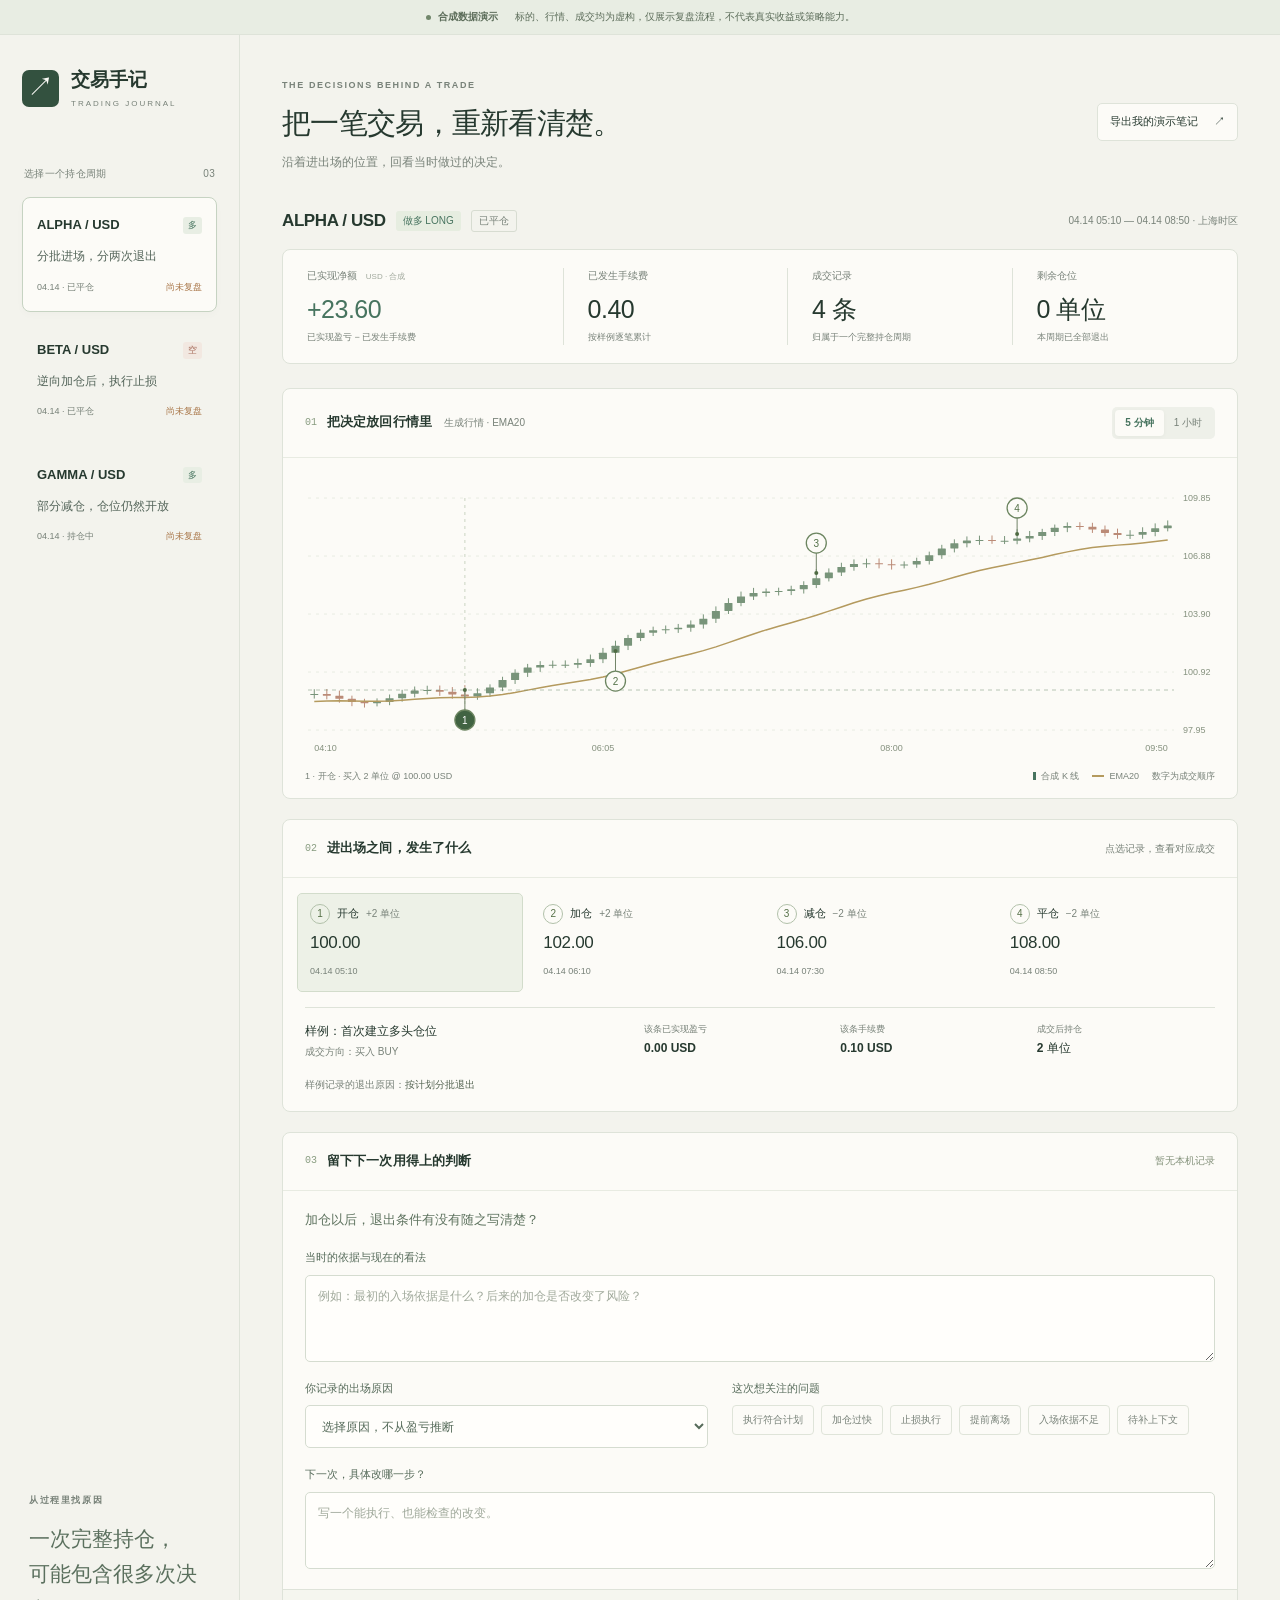
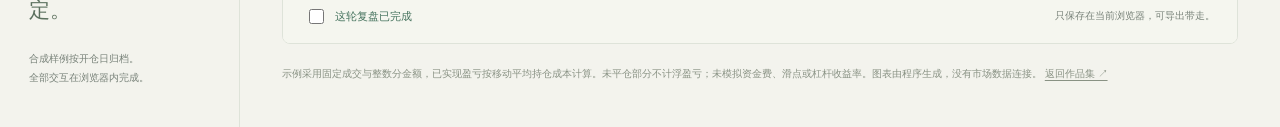
==== demos/trading/index.html @ 458f7d71 "feat: showcase Trading Journal with an independent synthetic demo" ====
<!doctype html>
<html lang="zh-CN">
<head>
  <meta charset="utf-8">
  <meta name="viewport" content="width=device-width,initial-scale=1">
  <meta name="color-scheme" content="light">
  <title>交易手记 · 合成数据演示</title>
  <link rel="icon" href="data:,">
  <link rel="stylesheet" href="style.css">
  <script src="demo-model.js" defer></script>
  <script src="demo.js" defer></script>
</head>
<body>
<a class="skip" href="#chart-title">跳到选中交易</a>
<div class="demo-notice"><span><i></i>合成数据演示</span><p>标的、行情、成交均为虚构，仅展示复盘流程，不代表真实收益或策略能力。</p></div>
<div class="layout">
  <aside class="rail" aria-label="持仓周期选择">
    <a class="brand" href="./"><span class="brand-icon" aria-hidden="true">↗</span><span>交易手记<small>TRADING JOURNAL</small></span></a>
    <div class="rail-heading"><span>选择一个持仓周期</span><span>03</span></div>
    <div id="cycles" class="cycle-list"></div>
    <div class="rail-foot"><span class="eyebrow">从过程里找原因</span><p>一次完整持仓，<br>可能包含很多次决定。</p><div>合成样例按开仓日归档。<br>全部交互在浏览器内完成。</div></div>
  </aside>
  <main>
    <header class="page-header"><div><span class="eyebrow">THE DECISIONS BEHIND A TRADE</span><h1><span>把一笔交易，</span><span>重新看清楚。</span></h1><p>沿着进出场的位置，回看当时做过的决定。</p></div><button id="export-notes" class="quiet-button">导出我的演示笔记 <span aria-hidden="true">↗</span></button></header>
    <div class="selection-heading"><div><span id="instrument" class="instrument"></span><span id="direction" class="direction"></span><span id="position-state" class="state-label"></span></div><span id="date-range"></span></div>
    <section class="metrics" aria-label="选中周期统计"><div class="metric"><span>已实现净额 <small>USD · 合成</small></span><strong id="metric-net"></strong><p>已实现盈亏 − 已发生手续费</p></div><div class="metric"><span>已发生手续费</span><strong id="metric-fee"></strong><p>按样例逐笔累计</p></div><div class="metric"><span>成交记录</span><strong id="metric-count"></strong><p id="metric-count-caption"></p></div><div class="metric"><span>剩余仓位</span><strong id="metric-position"></strong><p id="metric-position-caption"></p></div></section>
    <section class="chart-card" aria-label="行情与成交">
      <div class="panel-top"><div><span class="section-number">01</span><h2 id="chart-title">把决定放回行情里</h2><span class="chart-sub">生成行情 · EMA20</span></div><div class="intervals" aria-label="图表周期"><button data-interval="5m" aria-pressed="true">5 分钟</button><button data-interval="1h" aria-pressed="false">1 小时</button></div></div>
      <div id="chart" class="chart"></div>
      <div class="chart-bottom"><span id="chart-caption"></span><div class="legend"><span><i class="candle-key"></i>合成 K 线</span><span><i class="ema-key"></i>EMA20</span><span>数字为成交顺序</span></div></div>
    </section>
    <section class="decisions-card" aria-label="成交时间线"><div class="panel-top"><div><span class="section-number">02</span><h2>进出场之间，发生了什么</h2></div><span class="subtle">点选记录，查看对应成交</span></div><div id="fill-timeline" class="fill-timeline"></div><div id="fill-detail" class="fill-detail" aria-live="polite"></div><p class="reason-line">样例记录的退出原因：<span id="declared-reason"></span></p></section>
    <section class="notes-card" aria-labelledby="notes-title"><div class="panel-top"><div><span class="section-number">03</span><h2 id="notes-title">留下下一次用得上的判断</h2></div><span id="save-state" class="save-state" role="status" aria-live="polite"></span></div><p id="review-question" class="review-question"></p><div class="note-grid"><label class="wide">当时的依据与现在的看法<textarea id="reflection" maxlength="2000" rows="3" placeholder="例如：最初的入场依据是什么？后来的加仓是否改变了风险？"></textarea></label><label>你记录的出场原因<select id="exit-reason"><option value="">选择原因，不从盈亏推断</option></select></label><div><span class="field-label">这次想关注的问题</span><div id="issue-tags" class="issue-tags"></div></div><label class="wide">下一次，具体改哪一步？<textarea id="next-action" maxlength="2000" rows="2" placeholder="写一个能执行、也能检查的改变。"></textarea></label></div><div class="note-footer"><label class="complete-toggle"><input id="review-complete" type="checkbox"><span id="complete-label">这轮复盘已完成</span></label><span>只保存在当前浏览器，可导出带走。</span></div></section>
    <p class="method-note">示例采用固定成交与整数分金额，已实现盈亏按移动平均持仓成本计算。未平仓部分不计浮盈亏；未模拟资金费、滑点或杠杆收益率。图表由程序生成，没有市场数据连接。 <a href="https://ginbrooks.github.io/#trading" style="text-decoration:underline;text-underline-offset:3px;white-space:nowrap">返回作品集 ↗</a></p>
    <div id="export-status" role="status" aria-live="polite"></div>
  </main>
</div>
</body>
</html>
---- demos/trading/style.css ----
:root{--paper:#fcfbf7;--base:#f3f3ed;--ink:#26392f;--muted:#788279;--line:#dee3d9;--green:#47745f;--green-soft:#e8eee4;--loss:#a66b5a;--accent:#ba7043;--gold:#b49a5e}*{box-sizing:border-box}body{margin:0;color:var(--ink);background:var(--base);font:14px/1.6 -apple-system,BlinkMacSystemFont,"Segoe UI","PingFang SC","Microsoft YaHei",sans-serif}button,input,textarea,select{font:inherit;color:inherit}button{cursor:pointer;border:0;background:none}button,a,input,textarea,select{touch-action:manipulation}button:focus-visible,input:focus-visible,textarea:focus-visible,select:focus-visible,a:focus-visible{outline:3px solid #bc8658;outline-offset:3px}a{color:inherit;text-decoration:none}svg{display:block;width:100%;height:100%;overflow:visible}.demo-notice{min-height:35px;display:flex;justify-content:center;align-items:center;gap:17px;padding:6px 24px;background:#e8ede3;border-bottom:1px solid var(--line);font-size:10px;color:#5b6c59}.demo-notice>span{display:flex;align-items:center;gap:7px;white-space:nowrap;font-weight:650}.demo-notice i{width:5px;height:5px;border-radius:50%;background:#71876b}.demo-notice p{margin:0}.layout{display:grid;grid-template-columns:240px minmax(0,1fr);max-width:1800px;margin:auto}.rail{border-right:1px solid var(--line);padding:30px 22px 40px;min-height:calc(100vh - 35px);display:flex;flex-direction:column}.brand{display:flex;align-items:center;gap:12px;font-weight:650;font-size:19px;margin-bottom:55px}.brand-icon{background:#33513f;color:var(--paper);height:37px;width:37px;text-align:center;line-height:34px;border-radius:7px;font-size:27px;font-weight:400}.brand small{display:block;font-size:8px;letter-spacing:2px;color:var(--muted);font-weight:500;margin-top:3px}.rail-heading{display:flex;justify-content:space-between;font-size:10px;color:var(--muted);letter-spacing:.3px;padding:0 2px;margin-bottom:15px}.cycle-list{display:flex;flex-direction:column;gap:10px}.cycle-card{display:block;width:100%;text-align:left;border:1px solid transparent;border-radius:8px;padding:17px 14px;transition:background .15s}.cycle-card:hover{background:#ecefe6}.cycle-card.selected{background:var(--paper);border-color:#c6d3c2;box-shadow:0 3px 9px #20352205}.cycle-card .row{display:flex;align-items:center;justify-content:space-between;gap:6px}.cycle-card strong{font-size:13px;font-weight:650}.cycle-card .chip{font-size:9px;padding:1px 5px;border-radius:3px;background:var(--green-soft);color:var(--green)}.cycle-card .chip.short{color:var(--loss);background:#f2e8e1}.cycle-card h3{font-size:12px;line-height:1.8;font-weight:450;margin:10px 0;color:#54655a}.cycle-card .meta{font-size:9px;color:var(--muted);display:flex;justify-content:space-between;margin-top:12px}.cycle-card .review-dot{font-size:9px;color:#a87547}.cycle-card .review-dot.complete{color:var(--green)}.rail-foot{margin-top:auto;padding:50px 7px 0}.eyebrow{font-size:9px;letter-spacing:1.6px;color:var(--muted);font-weight:600}.rail-foot p{font-family:Georgia,"Songti SC",serif;font-size:21px;line-height:1.7;margin:12px 0 20px;color:#5b705e}.rail-foot>div{font-size:10px;line-height:1.9;color:var(--muted)}main{padding:37px 42px 24px;max-width:1300px;width:100%;margin:0 auto}.page-header{display:flex;align-items:center;justify-content:space-between;gap:20px;margin-bottom:35px}.page-header h1{font-family:Georgia,"Songti SC","STSong",serif;font-size:29px;line-height:1.4;letter-spacing:-.7px;font-weight:500;margin:9px 0}.page-header p{color:var(--muted);font-size:12px;margin:0}.quiet-button{display:flex;gap:16px;align-items:center;padding:9px 12px;border:1px solid var(--line);border-radius:5px;background:var(--paper);font-size:11px;white-space:nowrap}.quiet-button:hover{border-color:#a8b8a5}.selection-heading{display:flex;align-items:center;justify-content:space-between;gap:15px;margin-bottom:15px}.selection-heading>div{display:flex;align-items:center;gap:10px;flex-wrap:wrap}.instrument{font-size:17px;font-weight:650;letter-spacing:-.4px}.direction,.state-label{font-size:10px;border-radius:3px;padding:2px 7px}.direction{background:#e6ede0;color:var(--green)}.direction.short{background:#f2e6df;color:var(--loss)}.state-label{border:1px solid #d7dcd1;color:var(--muted)}.state-label.open{border-color:#cebba0;color:#94704c}#date-range{font-size:10px;color:var(--muted)}.metrics{display:grid;grid-template-columns:1.25fr 1fr 1fr 1fr;border:1px solid var(--line);background:var(--paper);border-radius:8px;margin-bottom:24px;padding:18px 0}.metric{padding:0 24px;border-right:1px solid var(--line)}.metric:last-child{border:0}.metric>span{display:block;font-size:10px;color:var(--muted)}.metric small{font-size:8px;margin-left:6px;color:#a0a89c}.metric strong{display:block;font-size:25px;line-height:1.2;font-weight:500;letter-spacing:-.5px;font-variant-numeric:tabular-nums;margin:10px 0 6px}.metric p{font-size:9px;color:var(--muted);margin:0}.positive{color:var(--green)}.negative{color:var(--loss)}.chart-card,.decisions-card,.notes-card{background:var(--paper);border:1px solid var(--line);border-radius:8px;overflow:hidden;margin-bottom:20px}.panel-top{display:flex;align-items:center;justify-content:space-between;gap:15px;padding:18px 22px;border-bottom:1px solid #e8ebe2}.panel-top>div{display:flex;align-items:center;gap:10px}.section-number{color:#899d81;font-size:10px;font-family:monospace}h2{font-size:13px;font-weight:600;margin:0;letter-spacing:.1px}.chart-sub{font-size:10px;color:var(--muted);margin-left:2px}.intervals{gap:0!important;padding:3px;background:#eef0e9;border-radius:5px}.intervals button{padding:5px 10px;font-size:10px;border-radius:4px;color:var(--muted)}.intervals button[aria-pressed=true]{background:var(--paper);box-shadow:0 1px 4px #1229130b;color:var(--green);font-weight:650}.chart{padding:12px 12px 0;height:302px}.chart text{font-family:-apple-system,BlinkMacSystemFont,"Segoe UI","PingFang SC",sans-serif}.chart-bottom{display:flex;justify-content:space-between;align-items:center;gap:10px;padding:9px 22px 15px;font-size:9px;color:var(--muted)}.legend{display:flex;gap:13px;align-items:center;flex-shrink:0}.legend>span{display:flex;align-items:center;gap:5px}.candle-key{height:8px;width:3px;background:var(--green)}.ema-key{height:2px;width:12px;background:var(--gold)}.subtle{font-size:10px;color:var(--muted)}.fill-timeline{display:grid;grid-template-columns:repeat(4,minmax(0,1fr));padding:15px 14px;gap:7px}.fill-button{text-align:left;border:1px solid transparent;padding:10px 12px;border-radius:5px}.fill-button:hover{background:#f2f4ed}.fill-button.selected{background:#edf1e7;border-color:#d2dccb}.fill-button .top{display:flex;align-items:center;gap:7px;font-size:11px}.fill-button .number{display:flex;align-items:center;justify-content:center;width:20px;height:20px;border-radius:50%;border:1px solid #b2c1aa;color:#557047;font-size:10px}.fill-button strong{font-weight:550}.fill-button .price{display:block;font-size:17px;font-variant-numeric:tabular-nums;margin:5px 0 2px;letter-spacing:-.3px}.fill-button .time{font-size:9px;color:var(--muted)}.fill-detail{display:grid;grid-template-columns:1.8fr repeat(3,1fr);gap:18px;margin:0 22px;padding:14px 0;border-top:1px solid var(--line);font-size:11px}.fill-detail p{font-size:10px;color:var(--muted);margin:3px 0}.fill-detail strong{font-size:12px;font-weight:550}.fill-detail>div>span{display:block;font-size:9px;color:var(--muted);margin-bottom:3px}.reason-line{margin:0 22px 18px;font-size:10px;color:var(--muted)}.reason-line span{color:#546452}.review-question{font-size:13px;margin:19px 22px;color:#5d725e}.note-grid{display:grid;grid-template-columns:1fr 1.2fr;gap:18px 24px;padding:0 22px 20px}.note-grid label,.field-label{display:block;font-size:11px;color:#566b5a}.note-grid .wide{grid-column:1/-1}textarea,select{display:block;margin-top:8px;border:1px solid #d5dcd0;border-radius:5px;background:#fffefb;width:100%;padding:10px 12px;font-size:12px;line-height:1.8}textarea{resize:vertical;min-height:77px}select{min-height:43px}textarea::placeholder{color:#a0a99b}.issue-tags{display:flex;flex-wrap:wrap;gap:7px;margin-top:8px}.issue-tags button{font-size:10px;border:1px solid #dfe4d9;border-radius:4px;padding:6px 10px;color:var(--muted)}.issue-tags button[aria-pressed=true]{color:var(--green);border-color:#b8cbb0;background:#edf2e6}.note-footer{display:flex;align-items:center;justify-content:space-between;gap:15px;padding:16px 22px;background:#f5f6ef;border-top:1px solid var(--line);font-size:10px;color:var(--muted)}.complete-toggle{display:flex;gap:8px;align-items:center;color:var(--green);font-size:11px;cursor:pointer}.complete-toggle input{accent-color:var(--green);width:15px;height:15px}.save-state{font-size:10px;color:#83917a}.save-state.error{color:#aa6655}.method-note{font-size:10px;line-height:1.9;color:#899284;margin:20px 0}.skip{position:absolute;top:-80px;background:var(--paper);padding:12px;z-index:5}.skip:focus{top:0}#export-status{font-size:11px;color:var(--green)}.fill-point{cursor:pointer}.fill-point:hover circle,.fill-point:focus circle{stroke-width:3px}.fill-point:focus{outline:none}.fill-point:focus text{font-weight:bold}
@media(min-width:1550px){.layout{grid-template-columns:270px minmax(0,1fr)}main{padding:45px 55px}.rail{padding:35px 30px}.chart{height:345px}}
@media(max-width:1150px){.layout{grid-template-columns:200px minmax(0,1fr)}.rail{padding:27px 15px}.brand{font-size:17px;gap:9px}main{padding:30px 26px}.page-header{gap:15px}.page-header h1{font-size:25px}.quiet-button{font-size:10px;padding:8px 10px;gap:8px}.metric{padding:0 16px}.metric small{display:none}.metric strong{font-size:23px}.chart-sub{display:none}.chart-bottom{flex-wrap:wrap}.fill-button{padding:8px}.fill-detail{grid-template-columns:1.5fr repeat(3,1fr);gap:12px}.note-grid{grid-template-columns:1fr}.note-grid .wide{grid-column:auto}}
@media(max-width:850px){.layout{display:block}.rail{min-height:0;border-right:0;border-bottom:1px solid var(--line);padding:22px 24px}.brand{margin-bottom:20px}.rail-heading{display:none}.rail-foot{display:none}.cycle-list{display:grid;grid-template-columns:repeat(3,minmax(0,1fr));gap:10px}.cycle-card{padding:12px;border-color:var(--line)}.cycle-card h3{margin:8px 0;font-size:11px}.cycle-card .meta{font-size:8px;gap:5px;flex-wrap:wrap}.cycle-card .review-dot{font-size:8px}main{padding:26px 24px}.page-header h1{font-size:27px}.chart{height:310px}.fill-detail{grid-template-columns:1fr 1fr 1fr}.fill-detail>div:first-child{grid-column:1/-1}}
@media(max-width:560px){.demo-notice{padding:9px 18px;display:block;font-size:9px}.demo-notice>span{font-size:10px;margin-bottom:3px}.demo-notice p{line-height:1.7}.rail{padding:19px 18px}.brand{font-size:17px;margin-bottom:17px}.brand small{font-size:7px}.brand-icon{height:33px;width:33px;line-height:30px}.cycle-list{display:flex;overflow-x:auto;flex-direction:row;padding:0 0 6px;scroll-snap-type:x mandatory}.cycle-card{flex:0 0 176px;scroll-snap-align:start}.cycle-card h3{font-size:10px}.cycle-card .meta{margin-top:9px}.cycle-card strong{font-size:12px}main{padding:25px 18px}.page-header{display:block;margin-bottom:25px}.page-header h1{font-size:27px;max-width:300px}.page-header p{font-size:11px}.quiet-button{margin-top:16px;font-size:10px}.selection-heading{align-items:flex-start;flex-direction:column;gap:8px}.instrument{font-size:17px}.metrics{grid-template-columns:1fr 1fr;padding:0;margin-bottom:18px}.metric{padding:17px 18px;border-bottom:1px solid var(--line)}.metric:nth-child(2){border-right:0}.metric:nth-child(n+3){border-bottom:0}.metric strong{font-size:24px;margin-top:8px}.metric p{font-size:8px}.panel-top{padding:16px 14px;gap:9px;flex-wrap:wrap}.panel-top>div{gap:7px}h2{font-size:12px}.section-number{font-size:9px}.intervals button{font-size:9px;padding:4px 8px}.chart{height:270px;padding:8px 2px 0}.chart-bottom{padding:10px 14px 14px;font-size:8px}.legend{gap:9px;flex-wrap:wrap}.subtle{font-size:9px}.fill-timeline{grid-template-columns:1fr 1fr;padding:12px 10px;gap:7px}.fill-button{padding:9px}.fill-button .price{font-size:17px}.fill-detail{margin:0 14px;gap:12px 8px}.fill-detail strong{font-size:11px}.fill-detail p{font-size:10px}.reason-line{margin:0 14px 16px;font-size:9px}.review-question{margin:17px 14px;font-size:12px}.note-grid{padding:0 14px 18px;gap:15px}.note-footer{padding:14px;align-items:flex-start;flex-direction:column;gap:8px}.method-note{font-size:9px}.notes-card .panel-top{align-items:flex-start}.save-state{font-size:9px;max-width:150px}.eyebrow{font-size:8px}}
@media(prefers-reduced-motion:reduce){*{scroll-behavior:auto!important;transition:none!important}}

@media(max-width:560px){.page-header h1 span{display:block}}
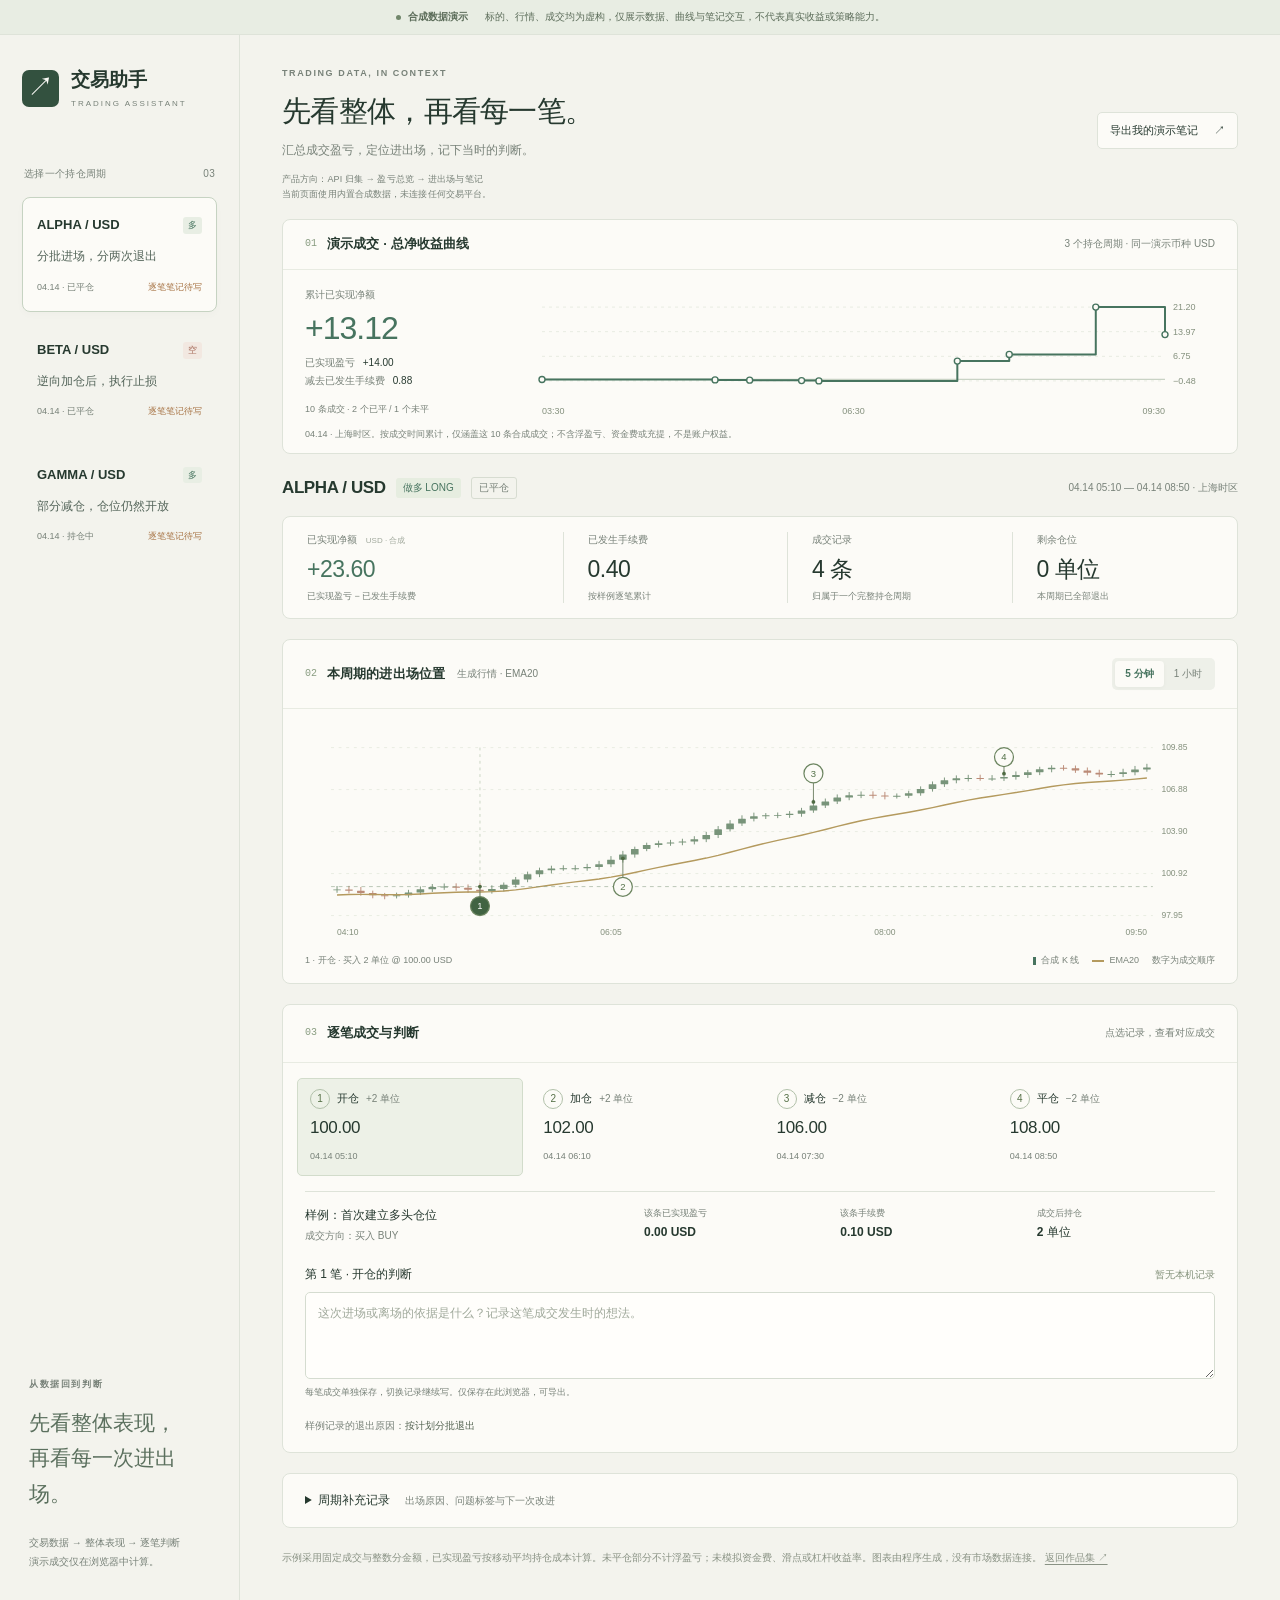
==== commit 29fcab33: "feat: present Trading Assistant around data, PnL and trade context" ====
--- a/demos/trading/index.html
+++ b/demos/trading/index.html
@@ -4,7 +4,7 @@
   <meta charset="utf-8">
   <meta name="viewport" content="width=device-width,initial-scale=1">
   <meta name="color-scheme" content="light">
-  <title>交易手记 · 合成数据演示</title>
+  <title>交易助手 · 合成数据演示</title>
   <link rel="icon" href="data:,">
   <link rel="stylesheet" href="style.css">
   <script src="demo-model.js" defer></script>
@@ -12,25 +12,30 @@
 </head>
 <body>
 <a class="skip" href="#chart-title">跳到选中交易</a>
-<div class="demo-notice"><span><i></i>合成数据演示</span><p>标的、行情、成交均为虚构，仅展示复盘流程，不代表真实收益或策略能力。</p></div>
+<div class="demo-notice"><span><i></i>合成数据演示</span><p>标的、行情、成交均为虚构，仅展示数据、曲线与笔记交互，不代表真实收益或策略能力。</p></div>
 <div class="layout">
   <aside class="rail" aria-label="持仓周期选择">
-    <a class="brand" href="./"><span class="brand-icon" aria-hidden="true">↗</span><span>交易手记<small>TRADING JOURNAL</small></span></a>
+    <a class="brand" href="./"><span class="brand-icon" aria-hidden="true">↗</span><span>交易助手<small>TRADING ASSISTANT</small></span></a>
     <div class="rail-heading"><span>选择一个持仓周期</span><span>03</span></div>
     <div id="cycles" class="cycle-list"></div>
-    <div class="rail-foot"><span class="eyebrow">从过程里找原因</span><p>一次完整持仓，<br>可能包含很多次决定。</p><div>合成样例按开仓日归档。<br>全部交互在浏览器内完成。</div></div>
+    <div class="rail-foot"><span class="eyebrow">从数据回到判断</span><p>先看整体表现，<br>再看每一次进出场。</p><div>交易数据 → 整体表现 → 逐笔判断<br>演示成交仅在浏览器中计算。</div></div>
   </aside>
   <main>
-    <header class="page-header"><div><span class="eyebrow">THE DECISIONS BEHIND A TRADE</span><h1><span>把一笔交易，</span><span>重新看清楚。</span></h1><p>沿着进出场的位置，回看当时做过的决定。</p></div><button id="export-notes" class="quiet-button">导出我的演示笔记 <span aria-hidden="true">↗</span></button></header>
+    <header class="page-header"><div><span class="eyebrow">TRADING DATA, IN CONTEXT</span><h1><span>先看整体，</span><span>再看每一笔。</span></h1><p>汇总成交盈亏，定位进出场，记下当时的判断。</p><div class="product-direction">产品方向：API 归集 → 盈亏总览 → 进出场与笔记<br>当前页面使用内置合成数据，未连接任何交易平台。</div></div><button id="export-notes" class="quiet-button">导出我的演示笔记 <span aria-hidden="true">↗</span></button></header>
+    <section class="overview-card" aria-labelledby="overview-title">
+      <div class="panel-top"><div><span class="section-number">01</span><h2 id="overview-title">演示成交 · 总净收益曲线</h2></div><span class="subtle">3 个持仓周期 · 同一演示币种 USD</span></div>
+      <div class="overview-body"><div class="overview-stats"><span>累计已实现净额</span><strong id="overall-net"></strong><p>已实现盈亏 <b id="overall-gross"></b><br>减去已发生手续费 <b id="overall-fee"></b></p><span class="overview-count" id="overall-count"></span></div><div id="overall-chart" class="overall-chart"></div></div>
+      <p class="overview-scope">04.14 · 上海时区。按成交时间累计，仅涵盖这 10 条合成成交；不含浮盈亏、资金费或充提，不是账户权益。</p>
+    </section>
     <div class="selection-heading"><div><span id="instrument" class="instrument"></span><span id="direction" class="direction"></span><span id="position-state" class="state-label"></span></div><span id="date-range"></span></div>
     <section class="metrics" aria-label="选中周期统计"><div class="metric"><span>已实现净额 <small>USD · 合成</small></span><strong id="metric-net"></strong><p>已实现盈亏 − 已发生手续费</p></div><div class="metric"><span>已发生手续费</span><strong id="metric-fee"></strong><p>按样例逐笔累计</p></div><div class="metric"><span>成交记录</span><strong id="metric-count"></strong><p id="metric-count-caption"></p></div><div class="metric"><span>剩余仓位</span><strong id="metric-position"></strong><p id="metric-position-caption"></p></div></section>
     <section class="chart-card" aria-label="行情与成交">
-      <div class="panel-top"><div><span class="section-number">01</span><h2 id="chart-title">把决定放回行情里</h2><span class="chart-sub">生成行情 · EMA20</span></div><div class="intervals" aria-label="图表周期"><button data-interval="5m" aria-pressed="true">5 分钟</button><button data-interval="1h" aria-pressed="false">1 小时</button></div></div>
+      <div class="panel-top"><div><span class="section-number">02</span><h2 id="chart-title">本周期的进出场位置</h2><span class="chart-sub">生成行情 · EMA20</span></div><div class="intervals" aria-label="图表周期"><button data-interval="5m" aria-pressed="true">5 分钟</button><button data-interval="1h" aria-pressed="false">1 小时</button></div></div>
       <div id="chart" class="chart"></div>
       <div class="chart-bottom"><span id="chart-caption"></span><div class="legend"><span><i class="candle-key"></i>合成 K 线</span><span><i class="ema-key"></i>EMA20</span><span>数字为成交顺序</span></div></div>
     </section>
-    <section class="decisions-card" aria-label="成交时间线"><div class="panel-top"><div><span class="section-number">02</span><h2>进出场之间，发生了什么</h2></div><span class="subtle">点选记录，查看对应成交</span></div><div id="fill-timeline" class="fill-timeline"></div><div id="fill-detail" class="fill-detail" aria-live="polite"></div><p class="reason-line">样例记录的退出原因：<span id="declared-reason"></span></p></section>
-    <section class="notes-card" aria-labelledby="notes-title"><div class="panel-top"><div><span class="section-number">03</span><h2 id="notes-title">留下下一次用得上的判断</h2></div><span id="save-state" class="save-state" role="status" aria-live="polite"></span></div><p id="review-question" class="review-question"></p><div class="note-grid"><label class="wide">当时的依据与现在的看法<textarea id="reflection" maxlength="2000" rows="3" placeholder="例如：最初的入场依据是什么？后来的加仓是否改变了风险？"></textarea></label><label>你记录的出场原因<select id="exit-reason"><option value="">选择原因，不从盈亏推断</option></select></label><div><span class="field-label">这次想关注的问题</span><div id="issue-tags" class="issue-tags"></div></div><label class="wide">下一次，具体改哪一步？<textarea id="next-action" maxlength="2000" rows="2" placeholder="写一个能执行、也能检查的改变。"></textarea></label></div><div class="note-footer"><label class="complete-toggle"><input id="review-complete" type="checkbox"><span id="complete-label">这轮复盘已完成</span></label><span>只保存在当前浏览器，可导出带走。</span></div></section>
+    <section class="decisions-card" aria-label="成交时间线"><div class="panel-top"><div><span class="section-number">03</span><h2>逐笔成交与判断</h2></div><span class="subtle">点选记录，查看对应成交</span></div><div id="fill-timeline" class="fill-timeline"></div><div id="fill-detail" class="fill-detail" aria-live="polite"></div><div class="fill-note"><label for="fill-note"><span id="fill-note-label">这笔成交的笔记</span><span id="fill-save-state" class="save-state" role="status" aria-live="polite"></span></label><textarea id="fill-note" maxlength="2000" rows="3" placeholder="这次进场或离场的依据是什么？记录这笔成交发生时的想法。"></textarea><p>每笔成交单独保存，切换记录继续写。仅保存在此浏览器，可导出。</p></div><p class="reason-line">样例记录的退出原因：<span id="declared-reason"></span></p></section>
+    <details class="notes-card"><summary>周期补充记录 <span>出场原因、问题标签与下一次改进</span></summary><div class="panel-top"><h2 id="notes-title">这轮持仓的补充笔记</h2><span id="save-state" class="save-state" role="status" aria-live="polite"></span></div><p id="review-question" class="review-question"></p><div class="note-grid"><label class="wide">当时的依据与现在的看法<textarea id="reflection" maxlength="2000" rows="3" placeholder="例如：最初的入场依据是什么？后来的加仓是否改变了风险？"></textarea></label><label>你记录的出场原因<select id="exit-reason"><option value="">选择原因，不从盈亏推断</option></select></label><div><span class="field-label">这次想关注的问题</span><div id="issue-tags" class="issue-tags"></div></div><label class="wide">下一次，具体改哪一步？<textarea id="next-action" maxlength="2000" rows="2" placeholder="写一个能执行、也能检查的改变。"></textarea></label></div><div class="note-footer"><label class="complete-toggle"><input id="review-complete" type="checkbox"><span id="complete-label">这轮复盘已完成</span></label><span>只保存在当前浏览器，可导出带走。</span></div></details>
     <p class="method-note">示例采用固定成交与整数分金额，已实现盈亏按移动平均持仓成本计算。未平仓部分不计浮盈亏；未模拟资金费、滑点或杠杆收益率。图表由程序生成，没有市场数据连接。 <a href="https://ginbrooks.github.io/#trading" style="text-decoration:underline;text-underline-offset:3px;white-space:nowrap">返回作品集 ↗</a></p>
     <div id="export-status" role="status" aria-live="polite"></div>
   </main>
--- a/demos/trading/style.css
+++ b/demos/trading/style.css
@@ -6,3 +6,9 @@
 @media(prefers-reduced-motion:reduce){*{scroll-behavior:auto!important;transition:none!important}}
 
 @media(max-width:560px){.page-header h1 span{display:block}}
+
+/* Overall performance first; cycle details and notes remain below. */
+.page-header{margin-bottom:24px}.overview-card{background:var(--paper);border:1px solid var(--line);border-radius:8px;margin-bottom:24px;overflow:hidden}.overview-card .panel-top{padding:14px 22px}.overview-body{display:grid;grid-template-columns:210px minmax(0,1fr);gap:12px;padding:15px 22px 0}.overview-stats{padding-top:6px}.overview-stats>span{font-size:10px;color:var(--muted)}.overview-stats>strong{display:block;font-size:34px;line-height:1.2;font-weight:500;letter-spacing:-1px;margin:9px 0 12px}.overview-stats p{font-size:10px;color:var(--muted);line-height:2}.overview-stats b{font-weight:500;color:var(--ink);margin-left:5px}.overview-stats .overview-count{font-size:9px}.overall-chart{height:180px;min-width:0}.overview-scope{margin:8px 22px 15px;font-size:9px;color:var(--muted)}.metrics{padding:15px 0;margin-bottom:20px}.metric strong{font-size:23px;margin:8px 0 5px}.chart{height:265px}.notes-card summary{padding:17px 22px;font-size:12px;cursor:pointer}.notes-card summary span{font-size:10px;color:var(--muted);margin-left:12px}.fill-note{margin:4px 22px 18px}.fill-note>label{display:flex;align-items:center;justify-content:space-between;font-size:12px}.fill-note p{font-size:9px;color:var(--muted);margin:6px 0}.fill-note textarea{min-height:75px}.product-direction{font-size:9px;color:var(--muted);margin:12px 0 0;letter-spacing:.1px}
+@media(max-width:760px){.overview-body{grid-template-columns:170px minmax(0,1fr);gap:6px}.overview-stats>strong{font-size:30px}.overview-card .panel-top{flex-wrap:wrap;gap:4px}}
+@media(max-width:560px){.page-header{margin-bottom:20px}.page-header h1{font-size:27px}.overview-body{grid-template-columns:1fr;padding:12px 14px 0}.overview-stats{display:grid;grid-template-columns:1fr 1fr;align-items:center;padding-top:0}.overview-stats>span{grid-column:1}.overview-stats>strong{grid-column:1;grid-row:2;font-size:31px;margin:4px 0}.overview-stats p{grid-column:2;grid-row:1/3;text-align:right;font-size:9px;margin:0}.overview-stats .overview-count{grid-column:1/-1;margin:3px 0 6px}.overall-chart{height:160px}.overview-card .panel-top{padding:14px}.overview-scope{margin:6px 14px 14px;font-size:9px}.metrics{padding:0}.chart{height:260px}.notes-card summary{padding:15px 14px}.notes-card summary span{display:block;margin-left:0}.fill-note{margin:4px 14px 16px}.fill-note>label{gap:9px;align-items:flex-start}.fill-note .save-state{max-width:140px;text-align:right}.product-direction{font-size:9px;max-width:300px;line-height:1.8}}
+@media(min-width:900px){main{padding-top:25px}.page-header{margin-bottom:18px}.overview-body{padding-top:10px}.overview-stats{padding-top:2px}.overview-stats>strong{font-size:32px;margin:5px 0 5px}.overview-stats p{margin:6px 0;line-height:1.8}.overall-chart{height:142px}.overview-scope{margin-top:5px;margin-bottom:12px}.overview-card{margin-bottom:20px}.chart{height:235px}}
